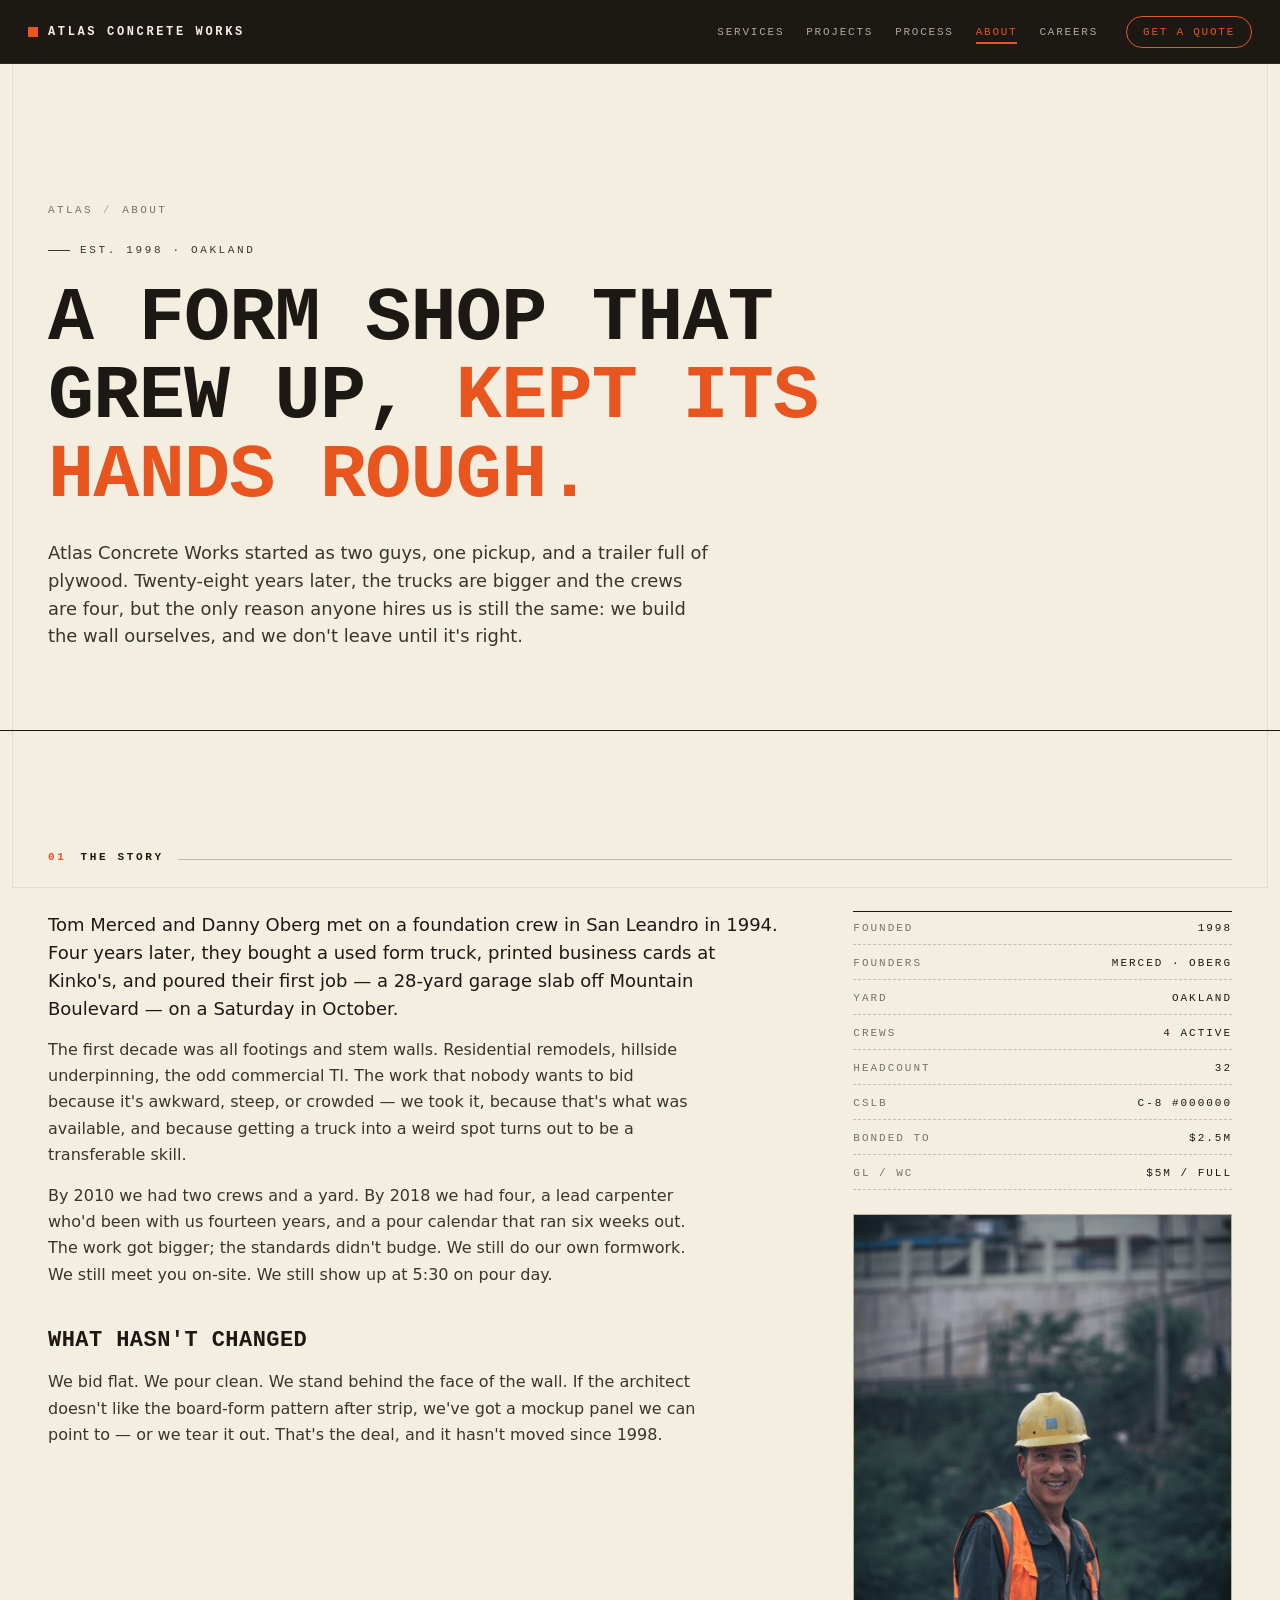
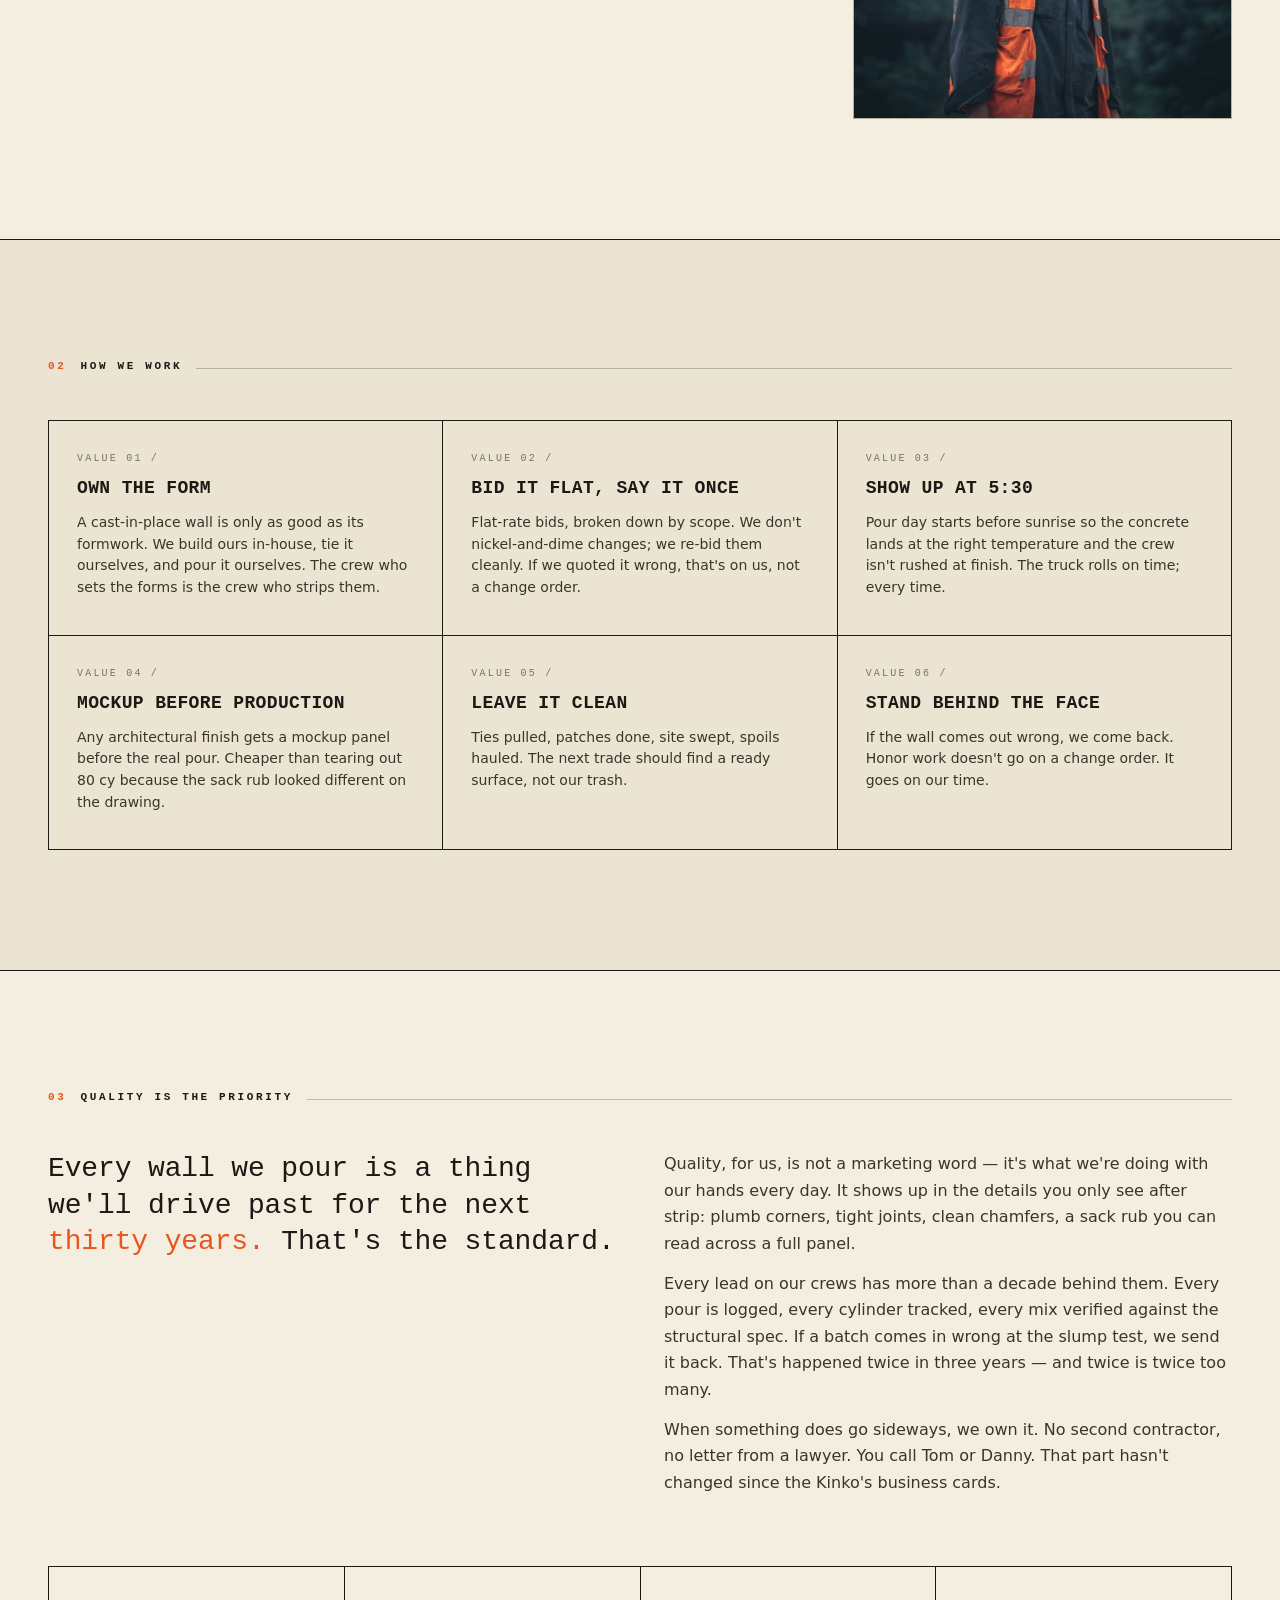
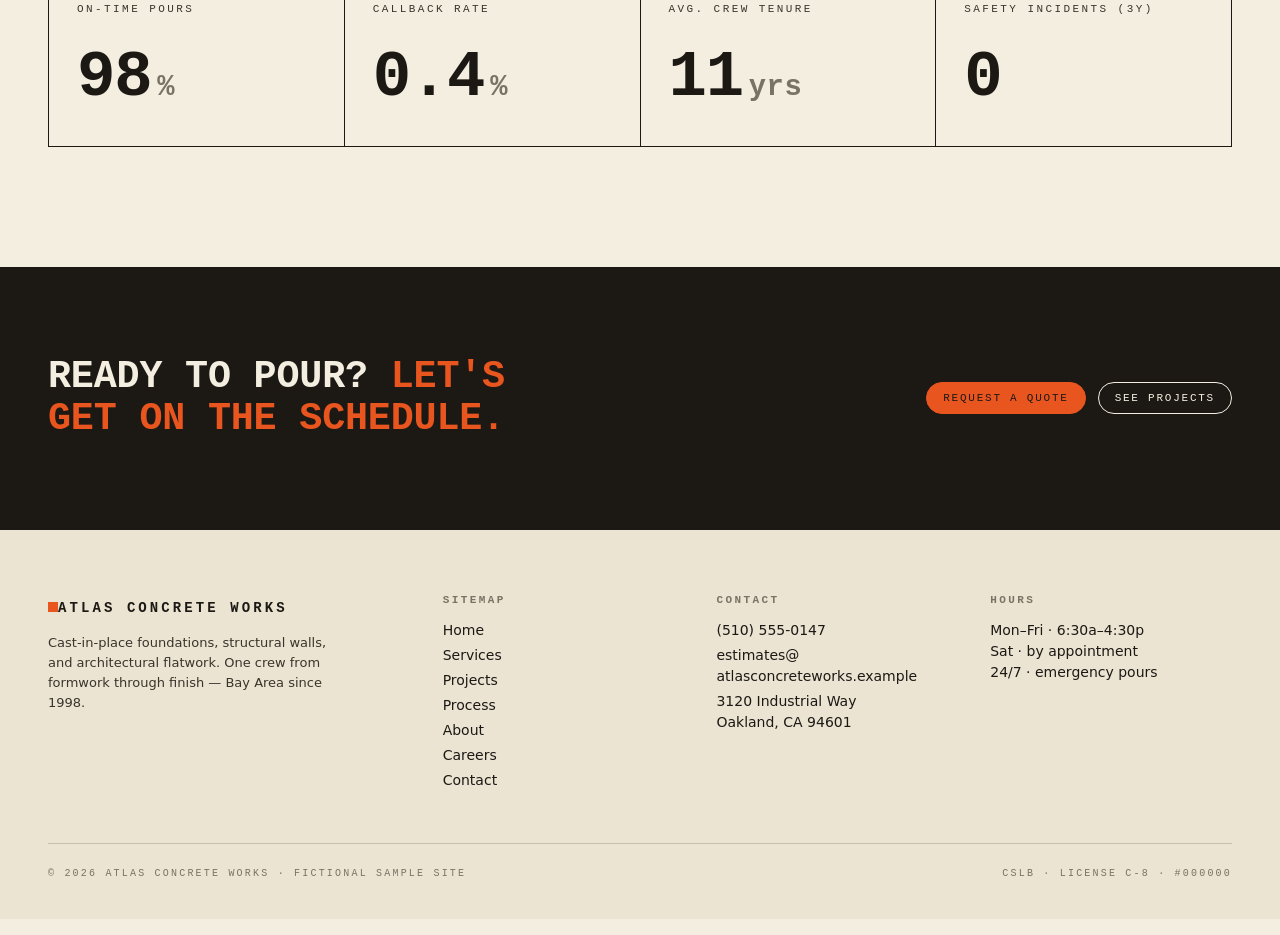
==== about.html @ 19ed17f6 "Initial commit: Atlas Concrete site" ====
<!doctype html>
<html lang="en">
<head>
<meta charset="utf-8">
<meta name="viewport" content="width=device-width, initial-scale=1">
<title>About — Atlas Concrete Works</title>
<style>
/* ============================================================
   ATLAS CONCRETE WORKS — shared site stylesheet
   Extracted from landing page. All pages consume this.
   ============================================================ */
:root {
  --paper: #F3EEE0;
  --paper-2: #EBE4D2;
  --paper-3: #E0D8C2;
  --ink: #1C1915;
  --ink-soft: #3A342C;
  --ink-mute: #7A7265;
  --accent: #E8551F;
  --accent-ink: #B8421A;
  --rule: #1C1915;
  --nav-h: 64px;
  --mono: ui-monospace, "JetBrains Mono", "SF Mono", Menlo, Consolas, monospace;
  --sans: -apple-system, BlinkMacSystemFont, "Segoe UI", Inter, system-ui, sans-serif;
}

* { box-sizing: border-box; }
html, body { margin: 0; padding: 0; background: var(--paper); color: var(--ink); font-family: var(--sans); }
body { -webkit-font-smoothing: antialiased; text-rendering: optimizeLegibility; }
a { color: inherit; text-decoration: none; }
img, svg { display: block; max-width: 100%; }

/* spec-sheet frame */
body::before {
  content: ""; position: fixed; inset: 12px; border: 1px solid rgba(28,25,21,0.08);
  pointer-events: none; z-index: 40;
}
@media (max-width: 600px) { body::before { inset: 6px; } }

/* ---------- NAV (inverted dark) ---------- */
.nav {
  position: fixed; top: 0; left: 0; right: 0; height: var(--nav-h);
  display: flex; align-items: center; justify-content: space-between;
  padding: 0 28px;
  background: var(--ink);
  border-bottom: 1px solid rgba(243,238,224,0.08);
  z-index: 50;
  color: var(--paper);
}
.wordmark {
  font-family: var(--mono);
  font-size: 12px; letter-spacing: 0.22em; text-transform: uppercase;
  font-weight: 600;
  display: flex; align-items: center; gap: 10px;
  color: var(--paper);
}
.wordmark::before {
  content: ""; display: inline-block;
  width: 10px; height: 10px; background: var(--accent);
}
.nav-right { display: flex; align-items: center; gap: 28px; }
.nav-links { display: flex; gap: 22px; }
.nav-links a {
  font-family: var(--mono); font-size: 11px;
  letter-spacing: 0.16em; text-transform: uppercase;
  color: rgba(243,238,224,0.68);
  transition: color 160ms ease;
  position: relative;
  padding: 4px 0;
}
.nav-links a:hover { color: var(--paper); }
.nav-links a.active { color: var(--accent); }
.nav-links a.active::after {
  content: ""; position: absolute; left: 0; right: 0; bottom: -2px;
  height: 2px; background: var(--accent);
}
.cta {
  font-family: var(--mono);
  font-size: 11px; letter-spacing: 0.16em; text-transform: uppercase;
  padding: 9px 16px;
  border: 1px solid var(--accent);
  color: var(--accent);
  background: transparent;
  border-radius: 999px;
  transition: background 160ms ease, color 160ms ease;
  cursor: pointer;
}
.cta:hover { background: var(--accent); color: var(--paper); }
.cta.solid { background: var(--accent); color: var(--paper); }
.cta.solid:hover { background: var(--accent-ink); border-color: var(--accent-ink); }
.cta.ghost-ink { border-color: var(--ink); color: var(--ink); }
.cta.ghost-ink:hover { background: var(--ink); color: var(--paper); }

@media (max-width: 820px) {
  .nav-links { display: none; }
}

/* nav sits above a spacer so content doesn't slip under */
.nav-spacer { height: var(--nav-h); }

/* ---------- SECTION SCAFFOLDING ---------- */
.wrap { max-width: 1280px; margin: 0 auto; }
.wrap-narrow { max-width: 960px; margin: 0 auto; }

.section {
  padding: 120px 48px;
  border-top: 1px solid var(--rule);
  position: relative;
}
.section.tight { padding: 72px 48px; }
.section.paper-2 { background: var(--paper-2); }
.section.ink { background: var(--ink); color: var(--paper); }
.section.ink .section-label .title { color: var(--paper); }
.section.ink .section-label .rule { background: var(--paper); }

.section-label {
  font-family: var(--mono);
  font-size: 11px; letter-spacing: 0.24em; text-transform: uppercase;
  color: var(--ink-soft);
  margin: 0 0 48px 0;
  display: flex; align-items: baseline; gap: 14px;
}
.section-label .num { color: var(--accent); font-weight: 600; }
.section-label .title { color: var(--ink); }
.section-label .rule { flex: 1; height: 1px; background: var(--ink); opacity: 0.25; }
.section-label .meta { color: var(--ink-mute); font-weight: 600; }

@media (max-width: 720px) {
  .section { padding: 80px 24px; }
  .section.tight { padding: 56px 24px; }
}

/* ---------- PAGE HEADER (hero strip for sub-pages) ---------- */
.page-header {
  padding: 140px 48px 80px;
  background: var(--paper);
  border-bottom: 1px solid var(--rule);
  position: relative;
}
.page-header .crumbs {
  font-family: var(--mono);
  font-size: 11px; letter-spacing: 0.22em; text-transform: uppercase;
  color: var(--ink-mute);
  display: flex; gap: 10px; align-items: center;
  margin-bottom: 28px;
}
.page-header .crumbs a:hover { color: var(--accent); }
.page-header .crumbs .sep::before { content: "/"; color: rgba(28,25,21,0.3); }
.page-header h1 {
  font-family: var(--mono);
  font-weight: 600;
  font-size: clamp(40px, 6vw, 88px);
  line-height: 1.02; letter-spacing: -0.01em;
  text-transform: uppercase;
  margin: 0 0 24px 0;
  color: var(--ink);
  max-width: 18ch;
}
.page-header h1 .slash { color: var(--accent); }
.page-header .lede {
  font-size: clamp(16px, 1.4vw, 19px);
  line-height: 1.55; color: var(--ink-soft);
  max-width: 58ch; margin: 0;
}
.page-header .eyebrow {
  font-family: var(--mono);
  font-size: 11px; letter-spacing: 0.24em; text-transform: uppercase;
  color: var(--ink-soft);
  display: flex; align-items: center; gap: 10px;
  margin-bottom: 24px;
}
.page-header .eyebrow::before {
  content: ""; display: inline-block;
  width: 22px; height: 1px; background: var(--ink-soft);
}

@media (max-width: 720px) {
  .page-header { padding: 110px 24px 56px; }
}

/* ---------- GRID UTILITIES ---------- */
.grid-4, .grid-3, .grid-2 {
  display: grid; gap: 0;
  border-top: 1px solid var(--rule); border-left: 1px solid var(--rule);
}
.grid-4 { grid-template-columns: repeat(4, 1fr); }
.grid-3 { grid-template-columns: repeat(3, 1fr); }
.grid-2 { grid-template-columns: repeat(2, 1fr); }
.cell {
  padding: 32px 28px 36px;
  border-right: 1px solid var(--rule);
  border-bottom: 1px solid var(--rule);
  background: var(--paper);
  display: flex; flex-direction: column; gap: 14px;
  min-height: 200px;
  position: relative;
}
.cell.tall { min-height: 280px; }
.cell.has-hover { transition: background 180ms ease; cursor: pointer; }
.cell.has-hover:hover { background: var(--paper-2); }
.cell .idx {
  font-family: var(--mono);
  font-size: 10px; letter-spacing: 0.22em; text-transform: uppercase;
  color: var(--ink-mute);
}
.cell h3 {
  font-family: var(--mono);
  font-weight: 600;
  font-size: 18px; letter-spacing: 0.02em; text-transform: uppercase;
  margin: 0; color: var(--ink);
}
.cell p { font-size: 14px; line-height: 1.55; color: var(--ink-soft); margin: 0; }
.cell .cell-arrow {
  font-family: var(--mono);
  font-size: 10px; letter-spacing: 0.22em; text-transform: uppercase;
  color: var(--accent);
  margin-top: auto;
  display: inline-flex; align-items: center; gap: 8px;
}
.cell .cell-arrow::after {
  content: "→"; transition: transform 180ms ease;
}
.cell.has-hover:hover .cell-arrow::after { transform: translateX(4px); }

@media (max-width: 960px) { .grid-4 { grid-template-columns: repeat(2, 1fr); } }
@media (max-width: 560px) { .grid-4, .grid-3, .grid-2 { grid-template-columns: 1fr; } }

/* ---------- TWO-COL ---------- */
.two-col {
  display: grid; grid-template-columns: 1fr 1fr; gap: 48px; align-items: start;
}
.two-col.lead-right { grid-template-columns: 1fr 2fr; }
.two-col.narrow-right { grid-template-columns: 2fr 1fr; }
@media (max-width: 760px) {
  .two-col, .two-col.lead-right, .two-col.narrow-right { grid-template-columns: 1fr; gap: 28px; }
}

.lead-quote {
  font-family: var(--mono);
  font-size: clamp(20px, 2.2vw, 28px);
  line-height: 1.3; letter-spacing: -0.005em;
  color: var(--ink); margin: 0;
}
.lead-quote .slash { color: var(--accent); }

/* ---------- NUMBERED LIST ---------- */
.numlist { list-style: none; padding: 0; margin: 0; display: flex; flex-direction: column; gap: 20px; }
.numlist li {
  display: grid; grid-template-columns: 48px 1fr; gap: 18px; align-items: baseline;
  padding-bottom: 20px; border-bottom: 1px solid rgba(28,25,21,0.12);
}
.numlist li:last-child { border-bottom: 0; }
.numlist .n {
  font-family: var(--mono); font-size: 11px; letter-spacing: 0.2em;
  color: var(--accent);
}
.numlist .body { display: flex; flex-direction: column; gap: 4px; }
.numlist .body strong {
  font-family: var(--mono); font-weight: 600;
  font-size: 14px; letter-spacing: 0.04em; text-transform: uppercase;
  color: var(--ink);
}
.numlist .body span { font-size: 14px; color: var(--ink-soft); line-height: 1.5; }

/* ---------- META / SPEC ROWS ---------- */
.spec {
  font-family: var(--mono); font-size: 11px; letter-spacing: 0.18em; text-transform: uppercase;
  color: var(--ink-mute);
  display: flex; flex-direction: column; gap: 2px;
  border-top: 1px solid var(--ink);
}
.spec .row {
  display: flex; justify-content: space-between; gap: 12px;
  border-bottom: 1px dashed rgba(28,25,21,0.22); padding: 10px 0;
}
.spec .row span:last-child { color: var(--ink); }

/* ---------- TAGS ---------- */
.tag-pill {
  display: inline-block;
  font-family: var(--mono); font-size: 10px; letter-spacing: 0.18em; text-transform: uppercase;
  color: var(--accent);
  border: 1px solid var(--accent); padding: 4px 9px; border-radius: 2px;
}
.tag-pill.ink { color: var(--ink); border-color: var(--ink); }
.tag-pill.mute { color: var(--ink-mute); border-color: rgba(28,25,21,0.25); }

/* ---------- BODY COPY ---------- */
.prose p { font-size: 16px; line-height: 1.65; color: var(--ink-soft); margin: 0 0 14px 0; max-width: 64ch; }
.prose p.large { font-size: 18px; line-height: 1.55; color: var(--ink); }
.prose h2 {
  font-family: var(--mono); font-weight: 600;
  font-size: 22px; letter-spacing: 0.02em; text-transform: uppercase;
  margin: 40px 0 16px 0; color: var(--ink);
}
.prose h3 {
  font-family: var(--mono); font-weight: 600;
  font-size: 14px; letter-spacing: 0.06em; text-transform: uppercase;
  margin: 28px 0 10px 0; color: var(--ink);
}

/* ---------- PLACEHOLDER IMAGE ---------- */
.ph {
  position: relative;
  background:
    repeating-linear-gradient(
      135deg,
      rgba(28,25,21,0.08) 0 1px,
      transparent 1px 10px
    ),
    var(--paper-2);
  border: 1px solid rgba(28,25,21,0.25);
  display: flex; align-items: flex-end; justify-content: flex-start;
  padding: 14px;
  font-family: var(--mono); font-size: 10px; letter-spacing: 0.2em; text-transform: uppercase;
  color: var(--ink-soft);
  aspect-ratio: 4 / 3;
  overflow: hidden;
}
.ph.tall { aspect-ratio: 3 / 4; }
.ph.wide { aspect-ratio: 16 / 9; }
.ph.sq { aspect-ratio: 1 / 1; }
.ph .ph-label {
  background: var(--paper);
  padding: 4px 8px;
  border: 1px solid rgba(28,25,21,0.25);
}
.ph.dark {
  background:
    repeating-linear-gradient(
      135deg,
      rgba(243,238,224,0.10) 0 1px,
      transparent 1px 10px
    ),
    var(--ink);
  color: rgba(243,238,224,0.7);
  border-color: rgba(243,238,224,0.2);
}
.ph.dark .ph-label {
  background: var(--ink);
  color: rgba(243,238,224,0.85);
  border-color: rgba(243,238,224,0.2);
}
.ph > img { position: absolute; inset: 0; width: 100%; height: 100%; object-fit: cover; display: block; }

/* ---------- CTA BANDS ---------- */
.cta-band {
  padding: 88px 48px;
  border-top: 1px solid var(--rule);
  background: var(--ink);
  color: var(--paper);
  display: grid; grid-template-columns: 2fr 1fr; gap: 48px; align-items: center;
}
.cta-band h2 {
  font-family: var(--mono); font-weight: 600;
  font-size: clamp(28px, 3vw, 44px); line-height: 1.1;
  letter-spacing: -0.005em; text-transform: uppercase;
  margin: 0; max-width: 20ch;
}
.cta-band h2 .slash { color: var(--accent); }
.cta-band .cta { border-color: var(--accent); color: var(--accent); }
.cta-band .cta:hover { background: var(--accent); color: var(--ink); }
.cta-band .cta.solid { background: var(--accent); color: var(--ink); }
.cta-band .cta.solid:hover { background: var(--paper); color: var(--ink); border-color: var(--paper); }
.cta-band .actions { display: flex; gap: 12px; justify-content: flex-end; flex-wrap: wrap; }
@media (max-width: 720px) { .cta-band { grid-template-columns: 1fr; padding: 64px 24px; } .cta-band .actions { justify-content: flex-start; } }

/* ---------- FOOTER ---------- */
footer.site-foot {
  border-top: 1px solid var(--rule);
  padding: 64px 48px 40px;
  background: var(--paper-2);
}
.foot {
  display: grid; grid-template-columns: 1.5fr 1fr 1fr 1fr; gap: 32px; margin-bottom: 48px;
}
.foot h4 {
  font-family: var(--mono); font-weight: 600;
  font-size: 11px; letter-spacing: 0.22em; text-transform: uppercase;
  color: var(--ink-mute); margin: 0 0 14px 0;
}
.foot p, .foot a { font-size: 14px; color: var(--ink); margin: 4px 0; line-height: 1.5; display: block; }
.foot a:hover { color: var(--accent); }
.foot .wordmark { margin-bottom: 14px; color: var(--ink); }
.foot .wordmark::before { background: var(--accent); }
.foot .blurb { font-size: 13px; color: var(--ink-soft); max-width: 34ch; line-height: 1.55; }
.foot-bottom {
  display: flex; justify-content: space-between; align-items: center; gap: 12px;
  padding-top: 24px; border-top: 1px solid rgba(28,25,21,0.18);
  font-family: var(--mono); font-size: 10px; letter-spacing: 0.22em; text-transform: uppercase;
  color: var(--ink-mute);
}
@media (max-width: 820px) {
  .foot { grid-template-columns: 1fr 1fr; }
}
@media (max-width: 520px) {
  .foot { grid-template-columns: 1fr; }
  .foot-bottom { flex-direction: column; gap: 8px; align-items: flex-start; }
  footer.site-foot { padding: 56px 24px 32px; }
}

/* ---------- FORMS ---------- */
.form { display: grid; grid-template-columns: 1fr 1fr; gap: 20px; }
.form .full { grid-column: 1 / -1; }
.field { display: flex; flex-direction: column; gap: 6px; }
.field label {
  font-family: var(--mono); font-size: 10px; letter-spacing: 0.22em; text-transform: uppercase;
  color: var(--ink-mute);
}
.field input, .field select, .field textarea {
  font-family: var(--sans); font-size: 15px;
  padding: 12px 14px;
  background: var(--paper);
  border: 1px solid rgba(28,25,21,0.3);
  color: var(--ink);
  border-radius: 0;
  outline: none;
  transition: border-color 160ms ease, background 160ms ease;
}
.field input:focus, .field select:focus, .field textarea:focus {
  border-color: var(--accent);
  background: #FFFDF7;
}
.field textarea { min-height: 140px; resize: vertical; font-family: var(--sans); }
.field .hint { font-family: var(--mono); font-size: 10px; letter-spacing: 0.18em; text-transform: uppercase; color: var(--ink-mute); }
.field .err { color: var(--accent); font-family: var(--mono); font-size: 10px; letter-spacing: 0.18em; text-transform: uppercase; }

@media (max-width: 720px) { .form { grid-template-columns: 1fr; } }

/* ---------- LINK ---------- */
.textlink {
  font-family: var(--mono); font-size: 11px; letter-spacing: 0.18em; text-transform: uppercase;
  color: var(--accent); display: inline-flex; gap: 8px; align-items: center;
  border-bottom: 1px solid transparent;
}
.textlink::after { content: "→"; transition: transform 180ms ease; }
.textlink:hover::after { transform: translateX(4px); }

/* ---------- BIG NUMBERS ---------- */
.stats { display: grid; grid-template-columns: repeat(4, 1fr); gap: 0; border-top: 1px solid var(--rule); border-left: 1px solid var(--rule); }
.stat { padding: 36px 28px; border-right: 1px solid var(--rule); border-bottom: 1px solid var(--rule); display: flex; flex-direction: column; gap: 8px; min-height: 180px; justify-content: space-between; }
.stat .num {
  font-family: var(--mono); font-weight: 600;
  font-size: clamp(40px, 5vw, 64px);
  line-height: 1; letter-spacing: -0.02em;
  color: var(--ink);
}
.stat .num .unit { font-size: 0.45em; color: var(--ink-mute); margin-left: 6px; letter-spacing: 0.02em; }
.stat .k {
  font-family: var(--mono); font-size: 11px; letter-spacing: 0.22em; text-transform: uppercase;
  color: var(--ink-soft);
}
@media (max-width: 960px) { .stats { grid-template-columns: repeat(2, 1fr); } }
@media (max-width: 560px) { .stats { grid-template-columns: 1fr; } }

/* ---------- TABLE ---------- */
.tbl { width: 100%; border-collapse: collapse; font-size: 14px; }
.tbl th, .tbl td { padding: 14px 14px; text-align: left; border-bottom: 1px solid rgba(28,25,21,0.15); }
.tbl th { font-family: var(--mono); font-size: 10px; letter-spacing: 0.2em; text-transform: uppercase; color: var(--ink-mute); font-weight: 600; }
.tbl td { color: var(--ink); vertical-align: top; }
.tbl td.mono { font-family: var(--mono); font-size: 12px; letter-spacing: 0.06em; color: var(--ink-soft); }

/* ---------- TWEAKS PANEL ---------- */
.tweaks-panel {
  position: fixed; bottom: 20px; right: 20px; z-index: 90;
  background: var(--paper);
  border: 1px solid var(--ink);
  padding: 16px 18px 18px;
  width: 260px;
  font-family: var(--mono);
  box-shadow: 0 12px 40px rgba(28,25,21,0.18);
  display: none;
}
.tweaks-panel.on { display: block; }
.tweaks-panel h5 {
  font-size: 10px; letter-spacing: 0.22em; text-transform: uppercase;
  color: var(--ink-mute); margin: 0 0 12px 0; font-weight: 600;
  display: flex; justify-content: space-between; align-items: center;
}
.tweaks-panel .tw-group { margin-bottom: 14px; }
.tweaks-panel .tw-label {
  font-size: 10px; letter-spacing: 0.22em; text-transform: uppercase;
  color: var(--ink); display: block; margin-bottom: 6px;
}
.tweaks-panel .swatches { display: flex; gap: 6px; }
.tweaks-panel .sw {
  width: 22px; height: 22px; border: 1px solid var(--ink); cursor: pointer;
  border-radius: 0;
  padding: 0;
}
.tweaks-panel .sw.active { outline: 2px solid var(--ink); outline-offset: 2px; }
.tweaks-panel select {
  width: 100%; padding: 6px 8px;
  font-family: var(--mono); font-size: 10px; letter-spacing: 0.16em; text-transform: uppercase;
  background: var(--paper); color: var(--ink);
  border: 1px solid var(--ink); border-radius: 0;
}

</style>
</head>
<body>

<div data-nav></div>

<main>
  <section class="page-header">
    <div class="wrap">
      <div class="crumbs">
        <a href="index.html">Atlas</a>
        <span class="sep"></span>
        <span>About</span>
      </div>
      <span class="eyebrow">Est. 1998 · Oakland</span>
      <h1>A form shop that grew up, <span class="slash">kept its hands rough.</span></h1>
      <p class="lede">Atlas Concrete Works started as two guys, one pickup, and a trailer full of plywood. Twenty-eight years later, the trucks are bigger and the crews are four, but the only reason anyone hires us is still the same: we build the wall ourselves, and we don't leave until it's right.</p>
    </div>
  </section>

  <section class="section" style="border-top: 0;">
    <div class="wrap">
      <h2 class="section-label">
        <span class="num">01</span>
        <span class="title">The Story</span>
        <span class="rule"></span>
      </h2>
      <div class="two-col narrow-right">
        <div class="prose">
          <p class="large">Tom Merced and Danny Oberg met on a foundation crew in San Leandro in 1994. Four years later, they bought a used form truck, printed business cards at Kinko's, and poured their first job — a 28-yard garage slab off Mountain Boulevard — on a Saturday in October.</p>
          <p>The first decade was all footings and stem walls. Residential remodels, hillside underpinning, the odd commercial TI. The work that nobody wants to bid because it's awkward, steep, or crowded — we took it, because that's what was available, and because getting a truck into a weird spot turns out to be a transferable skill.</p>
          <p>By 2010 we had two crews and a yard. By 2018 we had four, a lead carpenter who'd been with us fourteen years, and a pour calendar that ran six weeks out. The work got bigger; the standards didn't budge. We still do our own formwork. We still meet you on-site. We still show up at 5:30 on pour day.</p>
          <h2>What hasn't changed</h2>
          <p>We bid flat. We pour clean. We stand behind the face of the wall. If the architect doesn't like the board-form pattern after strip, we've got a mockup panel we can point to — or we tear it out. That's the deal, and it hasn't moved since 1998.</p>
        </div>
        <aside>
          <div class="spec">
            <div class="row"><span>Founded</span><span>1998</span></div>
            <div class="row"><span>Founders</span><span>Merced · Oberg</span></div>
            <div class="row"><span>Yard</span><span>Oakland</span></div>
            <div class="row"><span>Crews</span><span>4 active</span></div>
            <div class="row"><span>Headcount</span><span>32</span></div>
            <div class="row"><span>CSLB</span><span>C-8 #000000</span></div>
            <div class="row"><span>Bonded to</span><span>$2.5M</span></div>
            <div class="row"><span>GL / WC</span><span>$5M / full</span></div>
          </div>
          <div class="ph tall" style="margin-top: 24px;">
            <img src="[data-uri]" alt="Founders portrait · yard, 2024" loading="lazy">
          </div>
        </aside>
      </div>
    </div>
  </section>

  <section class="section paper-2">
    <div class="wrap">
      <h2 class="section-label">
        <span class="num">02</span>
        <span class="title">How we work</span>
        <span class="rule"></span>
      </h2>
      <div class="grid-3">
        <div class="cell" style="background:var(--paper-2)">
          <span class="idx">Value 01 /</span>
          <h3>Own the form</h3>
          <p>A cast-in-place wall is only as good as its formwork. We build ours in-house, tie it ourselves, and pour it ourselves. The crew who sets the forms is the crew who strips them.</p>
        </div>
        <div class="cell" style="background:var(--paper-2)">
          <span class="idx">Value 02 /</span>
          <h3>Bid it flat, say it once</h3>
          <p>Flat-rate bids, broken down by scope. We don't nickel-and-dime changes; we re-bid them cleanly. If we quoted it wrong, that's on us, not a change order.</p>
        </div>
        <div class="cell" style="background:var(--paper-2)">
          <span class="idx">Value 03 /</span>
          <h3>Show up at 5:30</h3>
          <p>Pour day starts before sunrise so the concrete lands at the right temperature and the crew isn't rushed at finish. The truck rolls on time; every time.</p>
        </div>
        <div class="cell" style="background:var(--paper-2)">
          <span class="idx">Value 04 /</span>
          <h3>Mockup before production</h3>
          <p>Any architectural finish gets a mockup panel before the real pour. Cheaper than tearing out 80 cy because the sack rub looked different on the drawing.</p>
        </div>
        <div class="cell" style="background:var(--paper-2)">
          <span class="idx">Value 05 /</span>
          <h3>Leave it clean</h3>
          <p>Ties pulled, patches done, site swept, spoils hauled. The next trade should find a ready surface, not our trash.</p>
        </div>
        <div class="cell" style="background:var(--paper-2)">
          <span class="idx">Value 06 /</span>
          <h3>Stand behind the face</h3>
          <p>If the wall comes out wrong, we come back. Honor work doesn't go on a change order. It goes on our time.</p>
        </div>
      </div>
    </div>
  </section>

  <section class="section">
    <div class="wrap">
      <h2 class="section-label">
        <span class="num">03</span>
        <span class="title">Quality is the priority</span>
        <span class="rule"></span>
      </h2>
      <div class="two-col">
        <p class="lead-quote">Every wall we pour is a thing we'll drive past for the next <span class="slash">thirty years.</span> That's the standard.</p>
        <div class="prose">
          <p>Quality, for us, is not a marketing word — it's what we're doing with our hands every day. It shows up in the details you only see after strip: plumb corners, tight joints, clean chamfers, a sack rub you can read across a full panel.</p>
          <p>Every lead on our crews has more than a decade behind them. Every pour is logged, every cylinder tracked, every mix verified against the structural spec. If a batch comes in wrong at the slump test, we send it back. That's happened twice in three years — and twice is twice too many.</p>
          <p>When something does go sideways, we own it. No second contractor, no letter from a lawyer. You call Tom or Danny. That part hasn't changed since the Kinko's business cards.</p>
        </div>
      </div>
      <div class="stats" style="margin-top: 56px;">
        <div class="stat">
          <span class="k">On-time pours</span>
          <span class="num">98<span class="unit">%</span></span>
        </div>
        <div class="stat">
          <span class="k">Callback rate</span>
          <span class="num">0.4<span class="unit">%</span></span>
        </div>
        <div class="stat">
          <span class="k">Avg. crew tenure</span>
          <span class="num">11<span class="unit">yrs</span></span>
        </div>
        <div class="stat">
          <span class="k">Safety incidents (3y)</span>
          <span class="num">0</span>
        </div>
      </div>
    </div>
  </section>
</main>

<div data-footer></div>
<script>
/* Shared nav + footer HTML, injected into every page */
(function () {
  const NAV_HTML = `
    <header class="nav" id="nav">
      <a class="wordmark" href="index.html">Atlas Concrete Works</a>
      <div class="nav-right">
        <nav class="nav-links">
          <a href="services.html">Services</a>
          <a href="projects.html">Projects</a>
          <a href="process.html">Process</a>
          <a href="about.html">About</a>
          <a href="careers.html">Careers</a>
        </nav>
        <a class="cta" href="contact.html">Get a quote</a>
      </div>
    </header>
    <div class="nav-spacer"></div>
  `;

  const FOOTER_HTML = `
    <section class="cta-band" data-cta-band>
      <h2>Ready to pour? <span class="slash">Let's get on the schedule.</span></h2>
      <div class="actions">
        <a class="cta solid" href="contact.html">Request a quote</a>
        <a class="cta" href="projects.html" style="border-color:var(--paper);color:var(--paper)">See projects</a>
      </div>
    </section>
    <footer class="site-foot">
      <div class="wrap">
        <div class="foot">
          <div>
            <a class="wordmark" href="index.html">Atlas Concrete Works</a>
            <p class="blurb">Cast-in-place foundations, structural walls, and architectural flatwork. One crew from formwork through finish — Bay Area since 1998.</p>
          </div>
          <div>
            <h4>Sitemap</h4>
            <a href="index.html">Home</a>
            <a href="services.html">Services</a>
            <a href="projects.html">Projects</a>
            <a href="process.html">Process</a>
            <a href="about.html">About</a>
            <a href="careers.html">Careers</a>
            <a href="contact.html">Contact</a>
          </div>
          <div>
            <h4>Contact</h4>
            <a href="tel:+15105550147">(510) 555-0147</a>
            <a href="mailto:estimates@atlasconcreteworks.example">estimates@<br>atlasconcreteworks.example</a>
            <p>3120 Industrial Way<br>Oakland, CA 94601</p>
          </div>
          <div>
            <h4>Hours</h4>
            <p>Mon–Fri · 6:30a–4:30p<br>Sat · by appointment<br>24/7 · emergency pours</p>
          </div>
        </div>
        <div class="foot-bottom">
          <span>© 2026 Atlas Concrete Works · Fictional sample site</span>
          <span>CSLB · License C-8 · #000000</span>
        </div>
      </div>
    </footer>
  `;

  // Only inject if a marker is present — avoids doubling up
  const navMount = document.querySelector('[data-nav]');
  if (navMount) navMount.outerHTML = NAV_HTML;

  const footMount = document.querySelector('[data-footer]');
  if (footMount) {
    // allow pages to opt out of the CTA band
    let html = FOOTER_HTML;
    if (footMount.hasAttribute('data-no-cta')) {
      html = FOOTER_HTML.replace(/<section class="cta-band"[\s\S]*?<\/section>/, '');
    }
    footMount.outerHTML = html;
  }
})();

</script>
<script>
/* Shared site JS: nav active state, tweaks panel, small interactions */
(function () {
  // ---- Active nav link ----
  const path = (location.pathname.split('/').pop() || 'index.html').toLowerCase();
  document.querySelectorAll('.nav-links a').forEach(a => {
    const href = (a.getAttribute('href') || '').toLowerCase();
    if (!href) return;
    const base = href.split('/').pop();
    if (base === path || (path === '' && base === 'index.html')) {
      a.classList.add('active');
    }
    // services pages highlight Services
    if (path.startsWith('service-') && href.endsWith('services.html')) a.classList.add('active');
    if (path.startsWith('project-') && href.endsWith('projects.html')) a.classList.add('active');
  });

  // ---- Tweaks: read persisted values ----
  const TWEAK_DEFAULTS = /*EDITMODE-BEGIN*/{
    "accent": "#E8551F",
    "paperTone": "warm",
    "navStyle": "dark"
  }/*EDITMODE-END*/;

  const stored = (() => {
    try { return JSON.parse(localStorage.getItem('atlas-tweaks') || '{}'); } catch (_) { return {}; }
  })();
  const current = Object.assign({}, TWEAK_DEFAULTS, stored);

  const PAPER_TONES = {
    warm:    { paper: '#F3EEE0', paper2: '#EBE4D2', paper3: '#E0D8C2' },
    neutral: { paper: '#F0EEEA', paper2: '#E6E3DD', paper3: '#DAD6CE' },
    cool:    { paper: '#EDEEEC', paper2: '#E2E4E0', paper3: '#D4D7D1' },
  };

  function apply(t) {
    const r = document.documentElement.style;
    r.setProperty('--accent', t.accent);
    // derive a darker accent-ink roughly
    r.setProperty('--accent-ink', shade(t.accent, -0.2));
    const tone = PAPER_TONES[t.paperTone] || PAPER_TONES.warm;
    r.setProperty('--paper', tone.paper);
    r.setProperty('--paper-2', tone.paper2);
    r.setProperty('--paper-3', tone.paper3);
    // nav style
    const nav = document.querySelector('.nav');
    if (nav) {
      nav.dataset.style = t.navStyle;
      if (t.navStyle === 'light') {
        nav.style.background = 'rgba(243,238,224,0.88)';
        nav.style.color = 'var(--ink)';
        nav.style.backdropFilter = 'blur(14px)';
        nav.style.borderBottomColor = 'rgba(28,25,21,0.12)';
        nav.querySelectorAll('.nav-links a').forEach(a => a.style.color = 'var(--ink-soft)');
        const wm = nav.querySelector('.wordmark'); if (wm) wm.style.color = 'var(--ink)';
      } else {
        nav.style.background = ''; nav.style.color = ''; nav.style.backdropFilter = '';
        nav.style.borderBottomColor = '';
        nav.querySelectorAll('.nav-links a').forEach(a => a.style.color = '');
        const wm = nav.querySelector('.wordmark'); if (wm) wm.style.color = '';
      }
    }
  }

  function shade(hex, pct) {
    // expand short hex
    let h = hex.replace('#', '');
    if (h.length === 3) h = h.split('').map(c => c + c).join('');
    const num = parseInt(h, 16);
    let r = (num >> 16) & 255, g = (num >> 8) & 255, b = num & 255;
    r = Math.round(Math.max(0, Math.min(255, r + r * pct)));
    g = Math.round(Math.max(0, Math.min(255, g + g * pct)));
    b = Math.round(Math.max(0, Math.min(255, b + b * pct)));
    return '#' + [r, g, b].map(v => v.toString(16).padStart(2, '0')).join('');
  }

  apply(current);

  // ---- Tweaks host protocol ----
  let tweaksOn = false;
  const panel = document.createElement('div');
  panel.className = 'tweaks-panel';
  panel.innerHTML = `
    <h5>Tweaks <span style="color:var(--accent)">●</span></h5>
    <div class="tw-group">
      <span class="tw-label">Accent</span>
      <div class="swatches" data-k="accent">
        <button class="sw" data-v="#E8551F" style="background:#E8551F" title="Orange (default)"></button>
        <button class="sw" data-v="#B8421A" style="background:#B8421A" title="Burnt"></button>
        <button class="sw" data-v="#2E6F5E" style="background:#2E6F5E" title="Moss"></button>
        <button class="sw" data-v="#2B4C7E" style="background:#2B4C7E" title="Blueprint"></button>
        <button class="sw" data-v="#C9A227" style="background:#C9A227" title="Brass"></button>
        <button class="sw" data-v="#1C1915" style="background:#1C1915" title="Ink"></button>
      </div>
    </div>
    <div class="tw-group">
      <span class="tw-label">Paper tone</span>
      <select data-k="paperTone">
        <option value="warm">Warm</option>
        <option value="neutral">Neutral</option>
        <option value="cool">Cool</option>
      </select>
    </div>
    <div class="tw-group">
      <span class="tw-label">Nav style</span>
      <select data-k="navStyle">
        <option value="dark">Inverted dark</option>
        <option value="light">Light glass</option>
      </select>
    </div>
  `;
  document.body.appendChild(panel);

  function syncPanel() {
    panel.querySelectorAll('[data-k="accent"] .sw').forEach(b => {
      b.classList.toggle('active', b.dataset.v.toLowerCase() === current.accent.toLowerCase());
    });
    panel.querySelector('[data-k="paperTone"]').value = current.paperTone;
    panel.querySelector('[data-k="navStyle"]').value = current.navStyle;
  }
  syncPanel();

  function persist() {
    try { localStorage.setItem('atlas-tweaks', JSON.stringify(current)); } catch (_) {}
    try {
      window.parent.postMessage({ type: '__edit_mode_set_keys', edits: current }, '*');
    } catch (_) {}
  }

  panel.querySelectorAll('[data-k="accent"] .sw').forEach(b => {
    b.addEventListener('click', () => {
      current.accent = b.dataset.v;
      apply(current); syncPanel(); persist();
    });
  });
  panel.querySelector('[data-k="paperTone"]').addEventListener('change', e => {
    current.paperTone = e.target.value; apply(current); persist();
  });
  panel.querySelector('[data-k="navStyle"]').addEventListener('change', e => {
    current.navStyle = e.target.value; apply(current); persist();
  });

  // ---- Tweaks: register listener BEFORE announcing availability ----
  window.addEventListener('message', (e) => {
    const d = e.data || {};
    if (d.type === '__activate_edit_mode') { tweaksOn = true; panel.classList.add('on'); }
    if (d.type === '__deactivate_edit_mode') { tweaksOn = false; panel.classList.remove('on'); }
  });
  try { window.parent.postMessage({ type: '__edit_mode_available' }, '*'); } catch (_) {}
})();

</script>

<script>
/* preview-token preserver: keep ?t=... across same-page relative nav */
(function () {
  var q = location.search;
  if (!q || q.indexOf('t=') === -1) return;
  function fix() {
    document.querySelectorAll('a[href]').forEach(function (a) {
      var h = a.getAttribute('href');
      if (!h) return;
      if (/^(https?:|mailto:|tel:|#|javascript:)/i.test(h)) return;
      if (h.indexOf('?') !== -1) return;
      if (!/\.html(#|$)/i.test(h)) return;
      var hash = '';
      var idx = h.indexOf('#');
      if (idx !== -1) { hash = h.slice(idx); h = h.slice(0, idx); }
      a.setAttribute('href', h + q + hash);
    });
  }
  if (document.readyState === 'loading') {
    document.addEventListener('DOMContentLoaded', fix);
  } else { fix(); }
  // also rerun after chrome.js injects nav/footer
  var mo = new MutationObserver(fix);
  mo.observe(document.documentElement, { childList: true, subtree: true });
  setTimeout(function () { mo.disconnect(); }, 2000);
})();
</script>

</body>
</html>
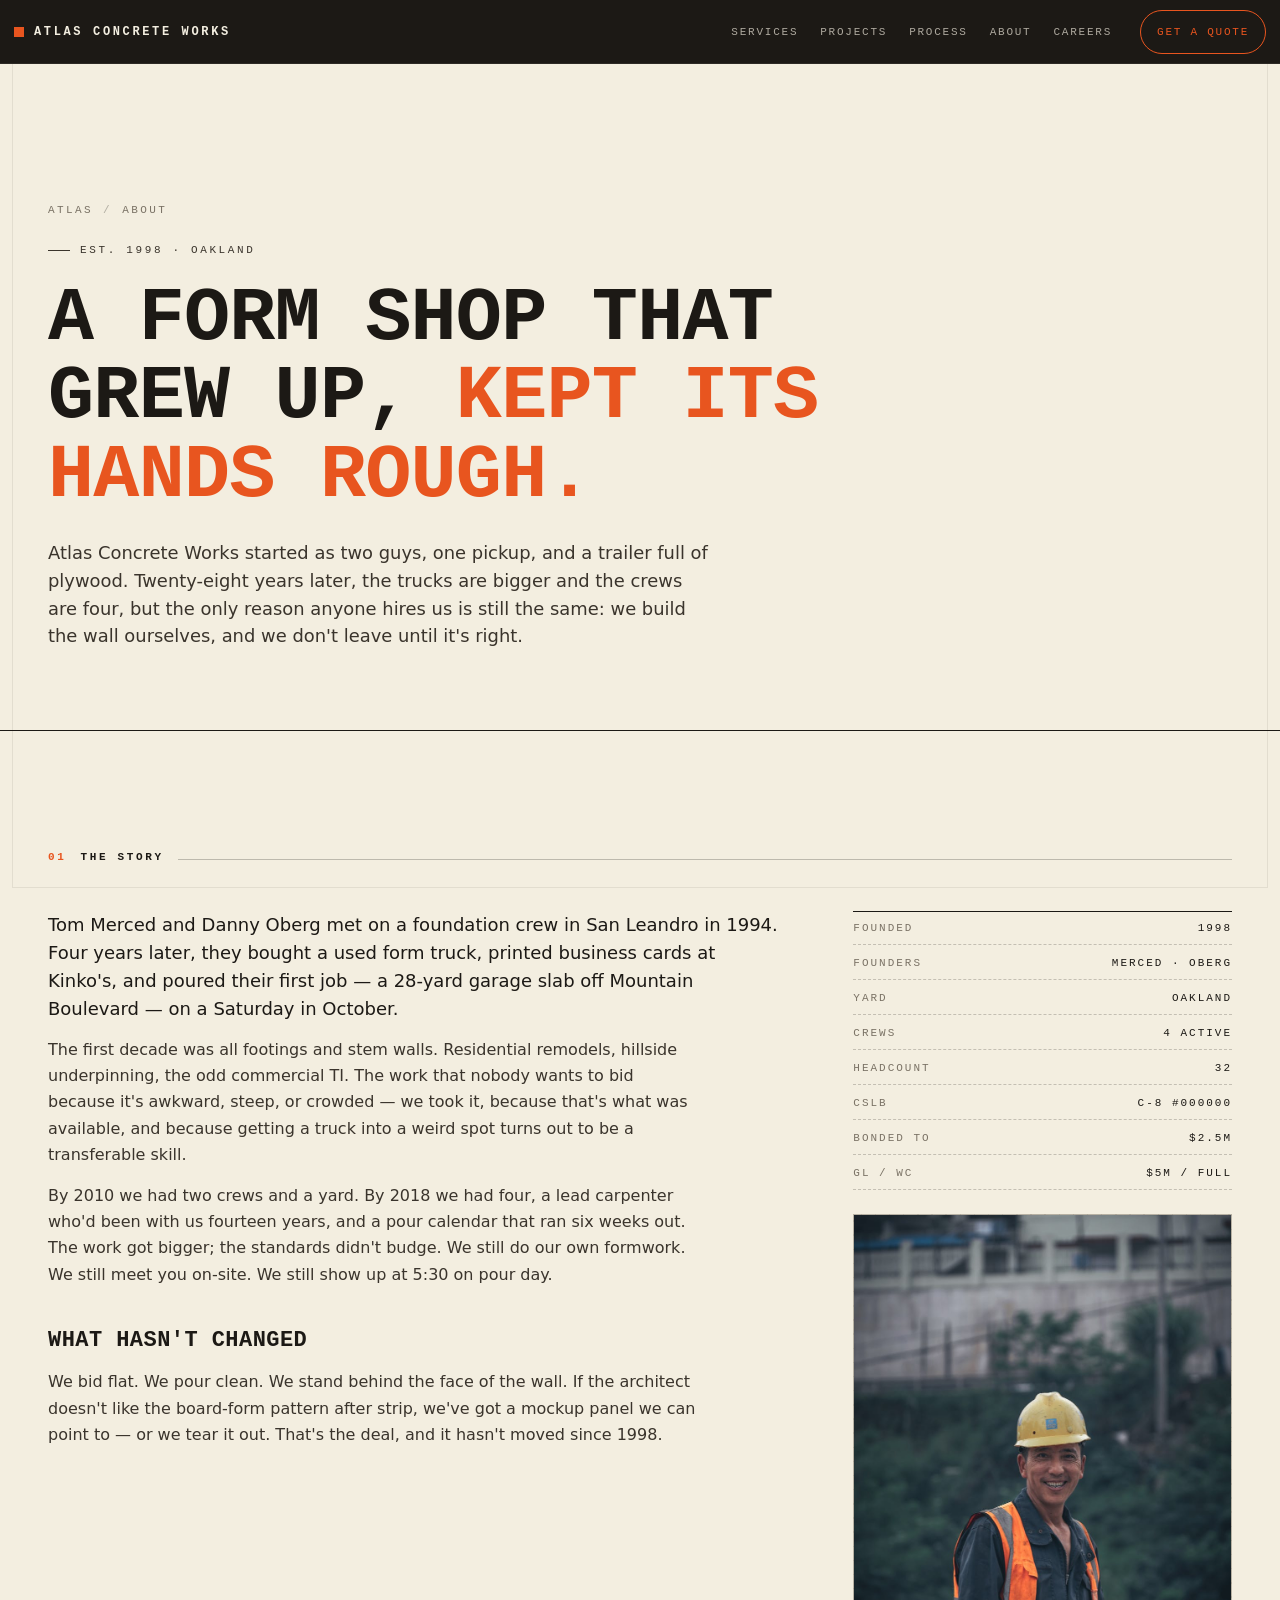
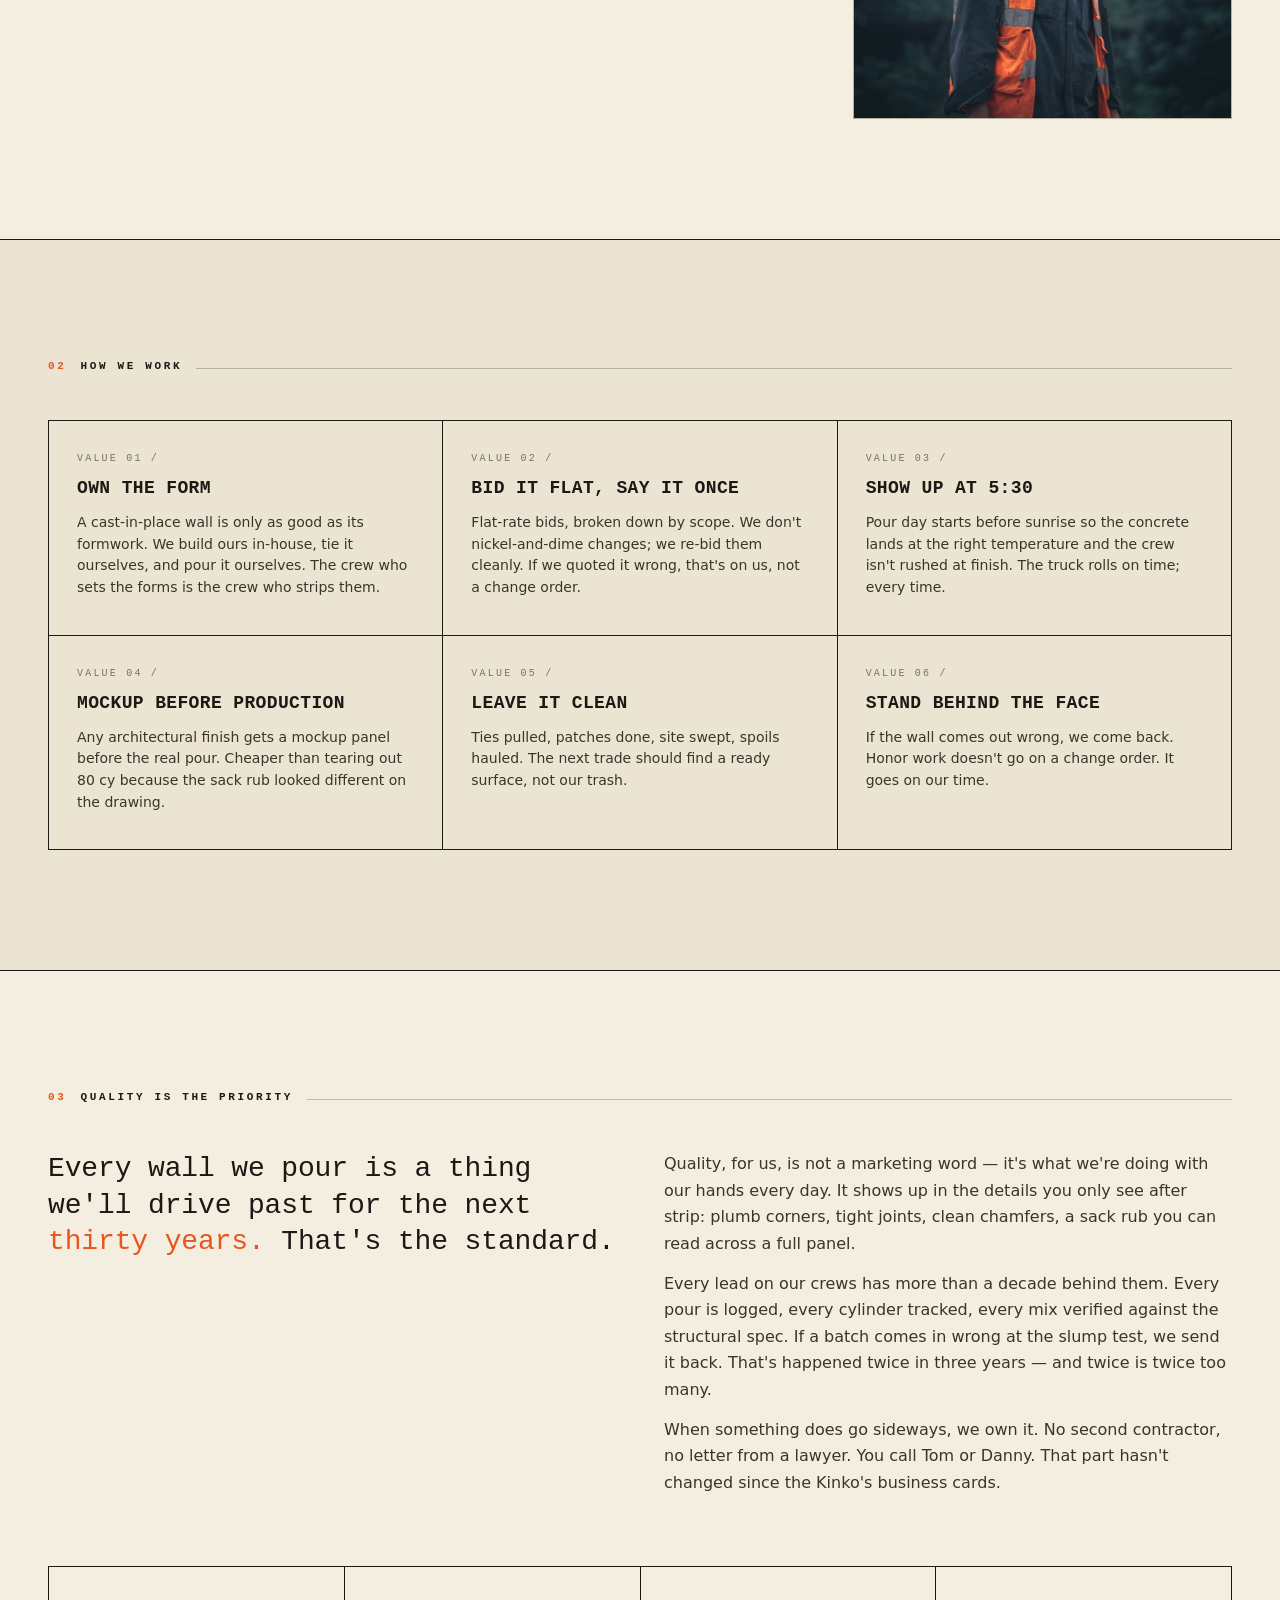
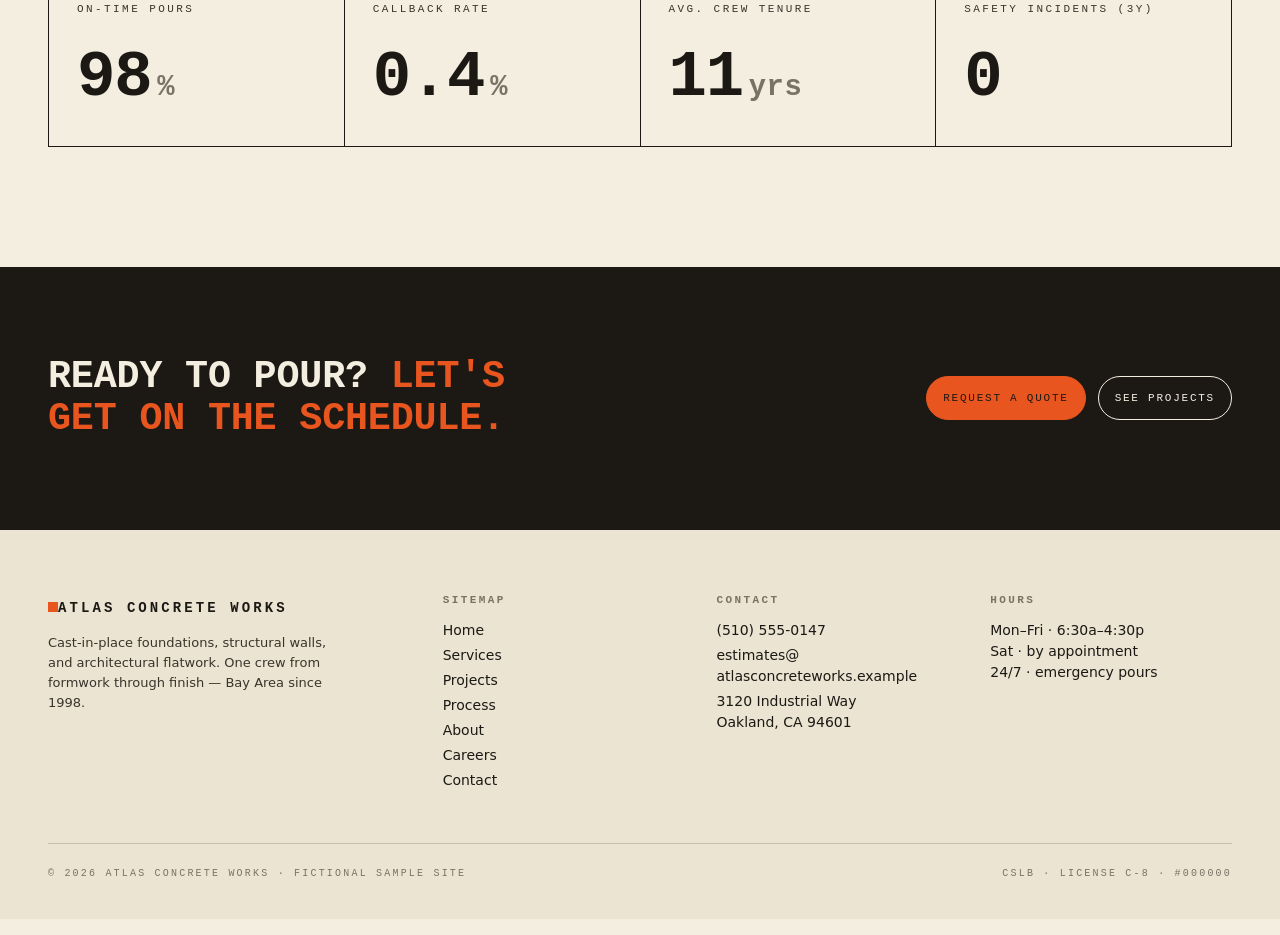
==== commit e0bc1e48: "Make site mobile-compatible; extract base64 images - Add mobile.css with sub-480px breakpoint, hambu" ====
--- a/about.html
+++ b/about.html
@@ -497,6 +497,8 @@
 }
 
 </style>
+  <link rel="stylesheet" href="mobile.css">
+  <script defer src="nav.js"></script>
 </head>
 <body>
 
@@ -543,7 +545,7 @@
             <div class="row"><span>GL / WC</span><span>$5M / full</span></div>
           </div>
           <div class="ph tall" style="margin-top: 24px;">
-            <img src="[data-uri]" alt="Founders portrait · yard, 2024" loading="lazy">
+            <img src="images/about-1.jpg" alt="Founders portrait · yard, 2024" loading="lazy">
           </div>
         </aside>
       </div>
@@ -630,86 +632,6 @@
 </main>
 
 <div data-footer></div>
-<script>
-/* Shared nav + footer HTML, injected into every page */
-(function () {
-  const NAV_HTML = `
-    <header class="nav" id="nav">
-      <a class="wordmark" href="index.html">Atlas Concrete Works</a>
-      <div class="nav-right">
-        <nav class="nav-links">
-          <a href="services.html">Services</a>
-          <a href="projects.html">Projects</a>
-          <a href="process.html">Process</a>
-          <a href="about.html">About</a>
-          <a href="careers.html">Careers</a>
-        </nav>
-        <a class="cta" href="contact.html">Get a quote</a>
-      </div>
-    </header>
-    <div class="nav-spacer"></div>
-  `;
-
-  const FOOTER_HTML = `
-    <section class="cta-band" data-cta-band>
-      <h2>Ready to pour? <span class="slash">Let's get on the schedule.</span></h2>
-      <div class="actions">
-        <a class="cta solid" href="contact.html">Request a quote</a>
-        <a class="cta" href="projects.html" style="border-color:var(--paper);color:var(--paper)">See projects</a>
-      </div>
-    </section>
-    <footer class="site-foot">
-      <div class="wrap">
-        <div class="foot">
-          <div>
-            <a class="wordmark" href="index.html">Atlas Concrete Works</a>
-            <p class="blurb">Cast-in-place foundations, structural walls, and architectural flatwork. One crew from formwork through finish — Bay Area since 1998.</p>
-          </div>
-          <div>
-            <h4>Sitemap</h4>
-            <a href="index.html">Home</a>
-            <a href="services.html">Services</a>
-            <a href="projects.html">Projects</a>
-            <a href="process.html">Process</a>
-            <a href="about.html">About</a>
-            <a href="careers.html">Careers</a>
-            <a href="contact.html">Contact</a>
-          </div>
-          <div>
-            <h4>Contact</h4>
-            <a href="tel:+15105550147">(510) 555-0147</a>
-            <a href="mailto:estimates@atlasconcreteworks.example">estimates@<br>atlasconcreteworks.example</a>
-            <p>3120 Industrial Way<br>Oakland, CA 94601</p>
-          </div>
-          <div>
-            <h4>Hours</h4>
-            <p>Mon–Fri · 6:30a–4:30p<br>Sat · by appointment<br>24/7 · emergency pours</p>
-          </div>
-        </div>
-        <div class="foot-bottom">
-          <span>© 2026 Atlas Concrete Works · Fictional sample site</span>
-          <span>CSLB · License C-8 · #000000</span>
-        </div>
-      </div>
-    </footer>
-  `;
-
-  // Only inject if a marker is present — avoids doubling up
-  const navMount = document.querySelector('[data-nav]');
-  if (navMount) navMount.outerHTML = NAV_HTML;
-
-  const footMount = document.querySelector('[data-footer]');
-  if (footMount) {
-    // allow pages to opt out of the CTA band
-    let html = FOOTER_HTML;
-    if (footMount.hasAttribute('data-no-cta')) {
-      html = FOOTER_HTML.replace(/<section class="cta-band"[\s\S]*?<\/section>/, '');
-    }
-    footMount.outerHTML = html;
-  }
-})();
-
-</script>
 <script>
 /* Shared site JS: nav active state, tweaks panel, small interactions */
 (function () {
--- a/mobile.css
+++ b/mobile.css
@@ -0,0 +1,188 @@
+/* ============================================================
+   mobile.css — phone & small-tablet adjustments for Atlas Concrete
+   Linked from every HTML page after the inline <style> block,
+   so these rules win where they overlap.
+   ============================================================ */
+
+/* ---------- Hamburger button (visible <=820px) ---------- */
+.nav-toggle {
+  display: none;
+  width: 44px; height: 44px;
+  margin-left: 4px;
+  padding: 0;
+  background: transparent;
+  border: 0;
+  cursor: pointer;
+  position: relative;
+  -webkit-tap-highlight-color: transparent;
+}
+.nav-toggle span {
+  position: absolute;
+  left: 10px; right: 10px;
+  height: 2px;
+  background: var(--paper, #F3EEE0);
+  border-radius: 1px;
+  transition: transform 200ms ease, opacity 160ms ease, top 200ms ease;
+}
+.nav-toggle span:nth-child(1) { top: 14px; }
+.nav-toggle span:nth-child(2) { top: 21px; }
+.nav-toggle span:nth-child(3) { top: 28px; }
+.nav-toggle.is-open span:nth-child(1) { top: 21px; transform: rotate(45deg); }
+.nav-toggle.is-open span:nth-child(2) { opacity: 0; }
+.nav-toggle.is-open span:nth-child(3) { top: 21px; transform: rotate(-45deg); }
+.nav-toggle:focus-visible { outline: 2px solid var(--accent, #E8551F); outline-offset: 2px; }
+
+/* ---------- Mobile menu overlay (visible <=820px when open) ---------- */
+.mobile-menu {
+  position: fixed;
+  top: var(--nav-h, 64px);
+  left: 0; right: 0;
+  bottom: 0;
+  background: var(--ink, #1C1915);
+  padding: 24px 24px 48px;
+  display: flex;
+  flex-direction: column;
+  gap: 4px;
+  z-index: 49;
+  overflow-y: auto;
+  -webkit-overflow-scrolling: touch;
+  opacity: 0;
+  transform: translateY(-8px);
+  transition: opacity 200ms ease, transform 200ms ease;
+}
+.mobile-menu.is-open {
+  opacity: 1;
+  transform: translateY(0);
+}
+.mobile-menu[hidden] { display: none !important; }
+.mobile-menu a {
+  font-family: var(--mono, ui-monospace, "JetBrains Mono", "SF Mono", Menlo, Consolas, monospace);
+  font-size: 14px;
+  letter-spacing: 0.18em;
+  text-transform: uppercase;
+  color: rgba(243, 238, 224, 0.85);
+  text-decoration: none;
+  padding: 18px 4px;
+  border-bottom: 1px solid rgba(243, 238, 224, 0.08);
+  min-height: 44px;
+  display: flex;
+  align-items: center;
+}
+.mobile-menu a:last-child { border-bottom: 0; }
+.mobile-menu a.cta {
+  margin-top: 24px;
+  justify-content: center;
+  border: 1px solid var(--accent, #E8551F);
+  border-radius: 0;
+  letter-spacing: 0.16em;
+}
+.mobile-menu a.cta.solid {
+  background: var(--accent, #E8551F);
+  color: var(--paper, #F3EEE0);
+}
+
+/* Lock body scroll when menu is open */
+body.menu-open { overflow: hidden; }
+
+/* ---------- Show/hide hamburger by viewport ---------- */
+@media (max-width: 820px) {
+  .nav-toggle { display: inline-block; }
+  .nav-cta { display: none; }            /* desktop CTA hidden — moved into mobile menu */
+  .nav-links { display: none; }          /* belt & suspenders; inline CSS already does this */
+  .nav-right { gap: 8px; }
+  .nav { padding: 0 16px; }
+}
+@media (min-width: 821px) {
+  .mobile-menu { display: none !important; }
+}
+
+/* ---------- Touch target enforcement ---------- */
+.cta {
+  min-height: 44px;
+  display: inline-flex;
+  align-items: center;
+  justify-content: center;
+}
+
+/* ---------- Defensive overflow guard ---------- */
+img, video {
+  max-width: 100%;
+  height: auto;
+}
+
+/* Wide tables — let them scroll horizontally instead of breaking the page */
+@media (max-width: 720px) {
+  .tbl {
+    display: block;
+    overflow-x: auto;
+    max-width: 100%;
+    -webkit-overflow-scrolling: touch;
+  }
+  .tbl th, .tbl td { white-space: nowrap; }
+}
+
+/* ---------- Hover-only interactions: scope to hover-capable devices ---------- */
+@media (hover: none) {
+  .nav-links a:hover,
+  .cta:hover,
+  .cta.solid:hover,
+  .cta.ghost-ink:hover,
+  .cta-band .cta:hover,
+  .cta-band .cta.solid:hover {
+    /* let the base styles win on touch — no hover state */
+    background: initial;
+    color: inherit;
+  }
+}
+
+/* ============================================================
+   Sub-480px breakpoint — true phones (320–480px)
+   Fills the gap left by the existing 520/720 breakpoints.
+   ============================================================ */
+@media (max-width: 480px) {
+  /* Pull the spec-sheet frame in (was 16-20px inset on desktop) */
+  body::before { inset: 8px !important; }
+
+  /* Section padding — tighter than the 720px rule (80px 24px) */
+  .section { padding: 56px 18px !important; }
+  .section.tight { padding: 44px 18px !important; }
+  .page-header { padding: 96px 18px 44px !important; }
+
+  /* Headings — the existing clamp() floors are still a touch large at 320px */
+  h1 { font-size: clamp(30px, 9vw, 56px) !important; }
+  h2 { font-size: clamp(22px, 6vw, 36px) !important; }
+
+  /* Force any remaining multi-column grids to single column */
+  .grid-4, .grid-3, .grid-2,
+  .two-col, .two-col.lead-right, .two-col.narrow-right {
+    grid-template-columns: 1fr !important;
+    gap: 24px !important;
+  }
+
+  /* Footer — the inline rule collapses 4 → 2 at 820, 2 → 1 at 520; reinforce */
+  .foot { grid-template-columns: 1fr !important; gap: 28px !important; }
+  footer.site-foot { padding: 48px 18px 28px !important; }
+
+  /* CTA band */
+  .cta-band { padding: 48px 18px !important; }
+  .cta-band .actions { gap: 10px !important; }
+  .cta-band .actions .cta { width: 100%; }
+
+  /* Wordmark — ensure it fits */
+  .wordmark { font-size: 11px !important; letter-spacing: 0.18em !important; }
+
+  /* Nav padding */
+  .nav { padding: 0 14px !important; }
+
+  /* Forms — full width inputs */
+  input, textarea, select { width: 100% !important; box-sizing: border-box; }
+
+  /* Disable the smallest body decorations to free horizontal space */
+  .kicker { font-size: 11px; letter-spacing: 0.18em; }
+}
+
+/* ---------- iOS notch / safe-area padding ---------- */
+@supports (padding: max(0px)) {
+  .nav { padding-left: max(14px, env(safe-area-inset-left)); padding-right: max(14px, env(safe-area-inset-right)); }
+  .mobile-menu { padding-bottom: max(48px, env(safe-area-inset-bottom)); }
+}
